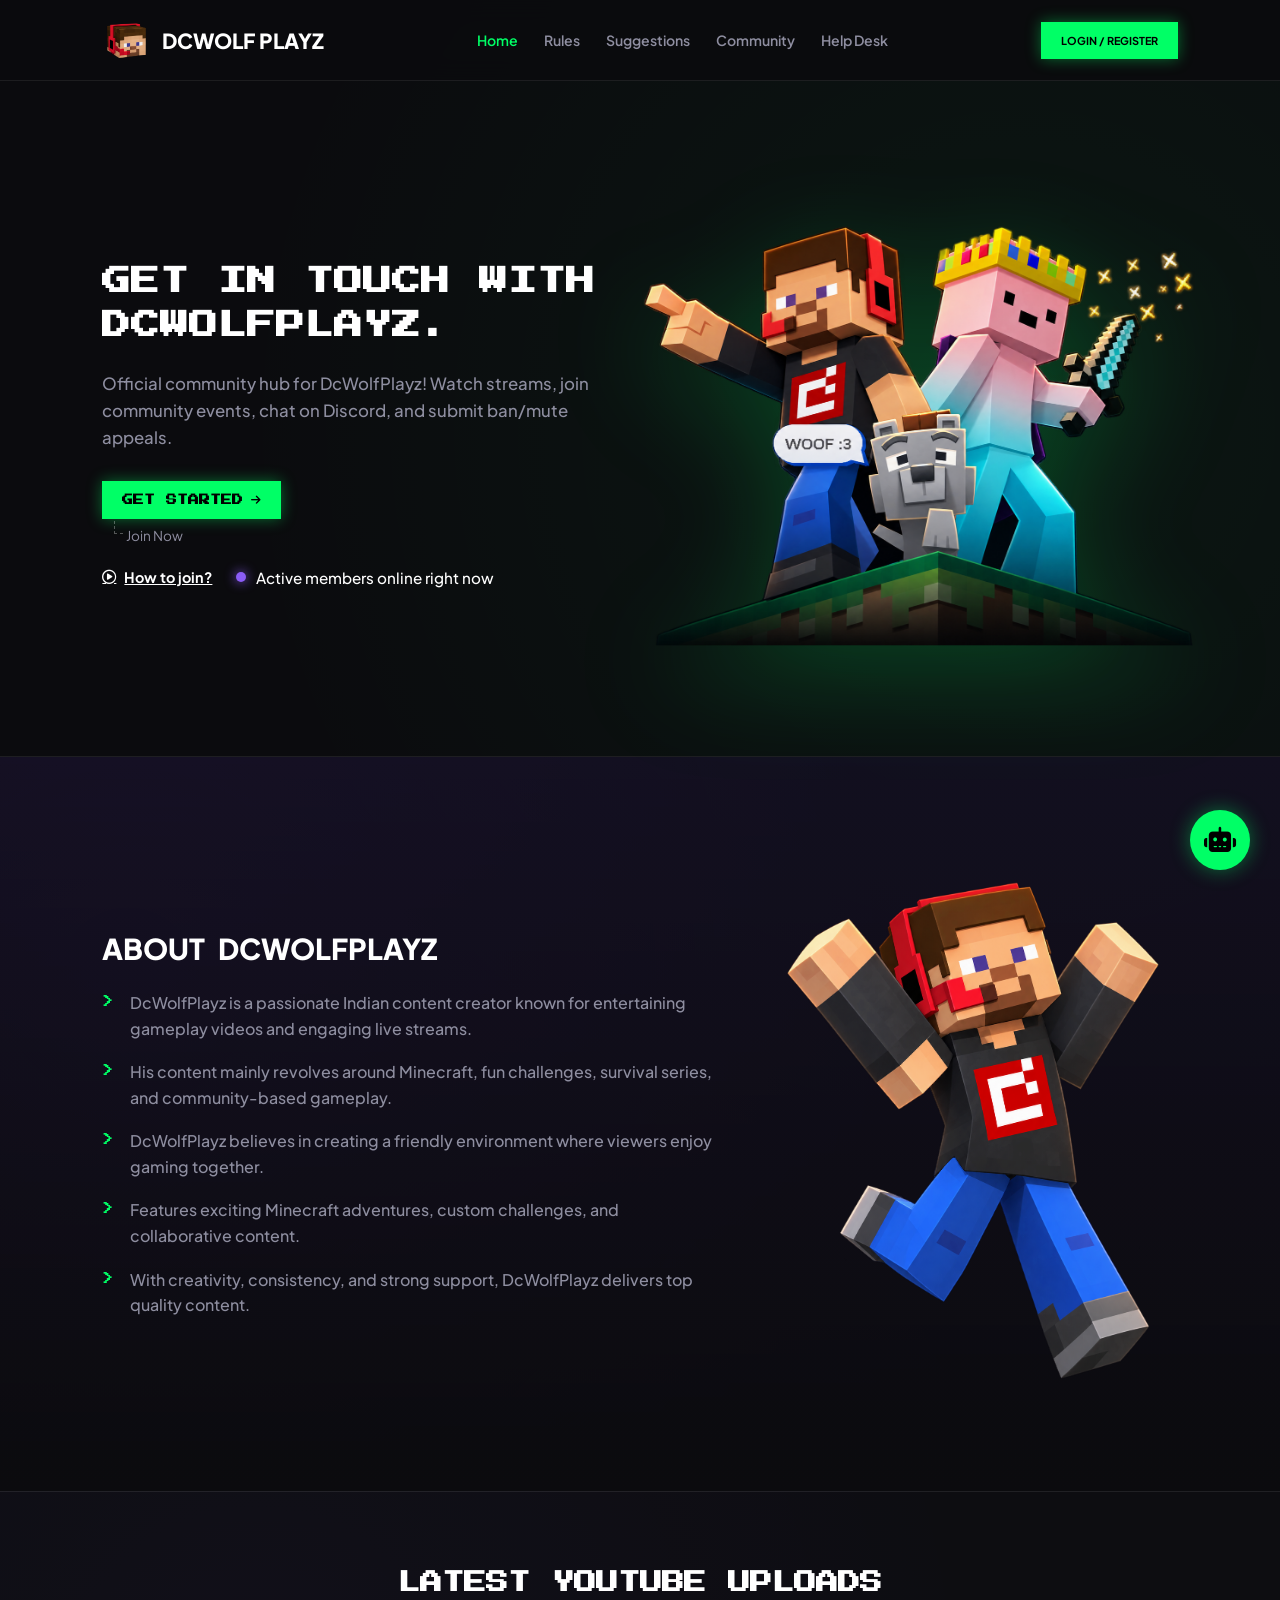
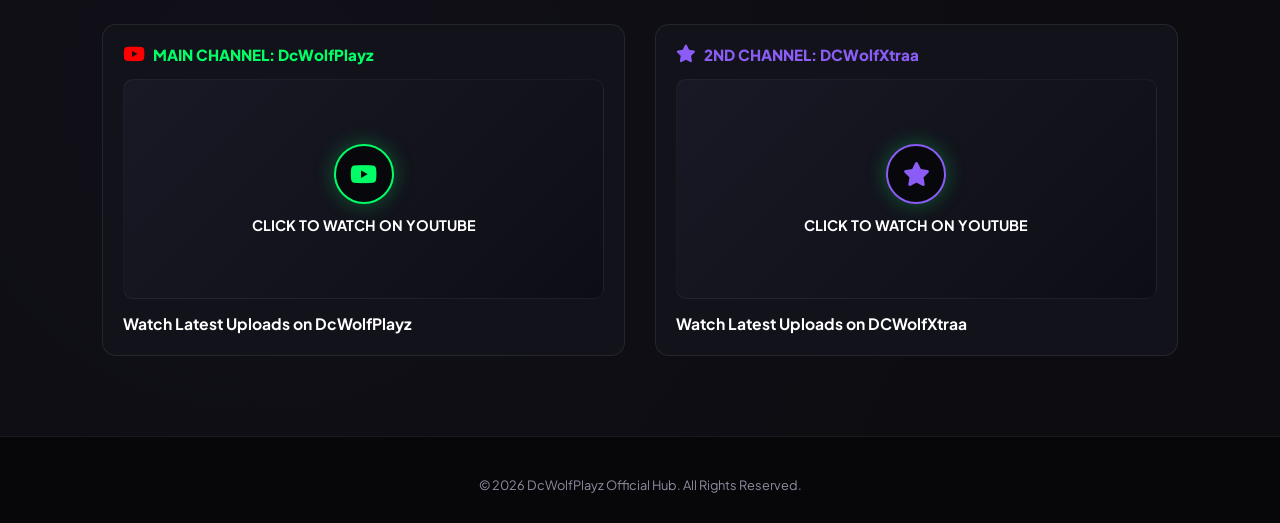
==== admin/index.html @ eeb5ad54 "Update index.html" ====
<!DOCTYPE html>
<html lang="en">
<head>
    <meta charset="UTF-8">
    <meta name="viewport" content="width=device-width, initial-scale=1.0">
    <title>DcWolfPlayz | Admin Control Center</title>
    <!-- Fonts & Icons -->
    <link href="https://fonts.googleapis.com/css2?family=Press+Start+2P&family=Plus+Jakarta+Sans:wght@400;500;600;700;800;900&display=swap" rel="stylesheet">
    <link rel="stylesheet" href="https://cdnjs.cloudflare.com/ajax/libs/font-awesome/6.4.0/css/all.min.css">
    <link rel="stylesheet" href="/css/style.css">
</head>
<body>

    <!-- NAVBAR -->
    <header>
        <a href="/" class="brand" style="font-weight: 900; font-size: 1.3rem;">
            <div class="brand-logo" style="background: transparent !important; box-shadow: none !important; border: none !important; display: flex; align-items: center; justify-content: center; width: auto; height: auto;">
                <img src="/images/head.png" alt="Logo" style="width: 48px; height: 48px; object-fit: contain;">
            </div>
            DCWOLFPLAYZ
        </a>
        <nav>
            <a href="/" class="nav-btn">Home</a>
            <a href="/rules" class="nav-btn">Rules</a>
            <a href="/suggestions" class="nav-btn">Suggestions</a>
            <a href="/community" class="nav-btn">Community</a>
            <a href="/helpdesk" class="nav-btn">Help Desk</a>
        </nav>
        
        <div class="nav-right-actions">
            <a href="/login" class="auth-nav-btn" id="loginNavBtn" style="text-decoration:none; display:inline-block; text-align:center;">LOGIN / REGISTER</a>
        </div>
    </header>

    <main>
        <div class="admin-page-container" style="padding: 40px 8%;">
            <div style="background:#0f1017; border:1px solid var(--accent-purple); border-radius:18px; overflow:hidden;">
                
                <!-- HEADER BAR -->
                <div style="background:#151722; padding:20px 25px; border-bottom:1px solid var(--border-dark); display:flex; justify-content:space-between; align-items:center; flex-wrap:wrap; gap:10px;">
                    <h2 style="font-size:1.1rem; color:var(--accent-purple); margin:0;">
                        <i class="fa-solid fa-shield-halved"></i> ULTIMATE SUPER ADMIN CONTROL CENTER
                    </h2>
                    <span style="font-size:0.85rem; color:var(--accent-green); font-weight:700;" id="adminSessionUser">Logged in as Admin</span>
                </div>
                
                <div class="admin-layout" style="min-height: 650px; display:flex;">
                    
                    <!-- SIDEBAR TABS -->
                    <div class="admin-sidebar" style="width:250px; background:#151722; border-right:1px solid var(--border-dark); padding:20px 0; overflow-y:auto; max-height:680px;">
                        <button class="admin-sidebar-btn active" id="tabBtn-sug" onclick="switchAdminTab('sug')">
                            <i class="fa-solid fa-lightbulb"></i> Suggestions
                        </button>
                        <button class="admin-sidebar-btn" id="tabBtn-maintenance" onclick="switchAdminTab('maintenance')">
                            <i class="fa-solid fa-tools" style="color: #fb923c;"></i> Maintenance Mode
                        </button>
                        <button class="admin-sidebar-btn" id="tabBtn-apps" onclick="switchAdminTab('apps')">
                            <i class="fa-solid fa-file-invoice"></i> Applications Toggles
                        </button>
                        <button class="admin-sidebar-btn" id="tabBtn-users" onclick="switchAdminTab('users')">
                            <i class="fa-solid fa-users-gear"></i> Users & IP Bans
                        </button>
                        <button class="admin-sidebar-btn" id="tabBtn-yt" onclick="switchAdminTab('yt')">
                            <i class="fa-brands fa-youtube"></i> YouTube & Index
                        </button>
                        <button class="admin-sidebar-btn" id="tabBtn-stream" onclick="switchAdminTab('stream')">
                            <i class="fa-solid fa-video"></i> Live Stream & Banner
                        </button>
                        <button class="admin-sidebar-btn" id="tabBtn-mc" onclick="switchAdminTab('mc')">
                            <i class="fa-solid fa-server"></i> Minecraft Server IP
                        </button>
                        <button class="admin-sidebar-btn" id="tabBtn-upcoming" onclick="switchAdminTab('upcoming')">
                            <i class="fa-solid fa-rocket"></i> Feature Flags
                        </button>
                        <button class="admin-sidebar-btn" id="tabBtn-security" onclick="switchAdminTab('security')">
                            <i class="fa-solid fa-shield-alt"></i> Security & Firewall
                        </button>
                        <button class="admin-sidebar-btn" id="tabBtn-backups" onclick="switchAdminTab('backups')">
                            <i class="fa-solid fa-database"></i> DB & Backups
                        </button>
                        <button class="admin-sidebar-btn" id="tabBtn-logs" onclick="switchAdminTab('logs')">
                            <i class="fa-solid fa-clock-rotate-left"></i> System Logs
                        </button>
                        <button class="admin-sidebar-btn" id="tabBtn-userlogs" onclick="switchAdminTab('userlogs')">
                            <i class="fa-solid fa-user-clock"></i> User Activity
                        </button>
                    </div>

                    <!-- MAIN CONTENT AREA -->
                    <div class="admin-main-content" style="flex:1; padding:25px; overflow-y:auto; max-height:680px;">
                        
                        <!-- 1. SUGGESTIONS TAB -->
                        <div id="adminTab-sug">
                            <h4 style="font-size:0.9rem; margin-bottom:15px; color:#fff;">SUGGESTIONS & REPLIES CONTROL</h4>
                            <div id="adminSuggestionsContainer"></div>
                        </div>

                        <!-- 2. MAINTENANCE MODE TAB (NEW) -->
                        <div id="adminTab-maintenance" style="display:none;">
                            <h4 style="font-size:0.9rem; margin-bottom:15px; color:#fff;">WEBSITE MAINTENANCE MODE CONTROLS</h4>
                            <form onsubmit="saveMaintenanceSettings(event)">
                                <div style="background:#161824; padding:16px; border-radius:10px; margin-bottom:15px; border:1px solid rgba(251, 146, 60, 0.3);">
                                    <label style="display:flex; align-items:center; gap:12px; cursor:pointer; color:#fff;">
                                        <input type="checkbox" id="maintenanceModeToggle">
                                        <strong>Enable Maintenance Mode (Lock Website for Visitors)</strong>
                                    </label>
                                </div>
                                <div class="form-group">
                                    <label>Estimated Time Remaining / Duration</label>
                                    <input type="text" id="maintDuration" placeholder="e.g. 2 Hours Remaining">
                                </div>
                                <div class="form-group">
                                    <label>Expected Completion Date & Time</label>
                                    <input type="text" id="maintEta" placeholder="e.g. 2026-09-30 20:00 IST">
                                </div>
                                <div class="form-group">
                                    <label>Maintenance Announcement / What's New Description</label>
                                    <textarea id="maintMessage" rows="3" style="width:100%; background:rgba(255,255,255,0.03); border:1px solid var(--border-dark); border-radius:8px; padding:10px; color:#fff;" placeholder="We are upgrading custom features..."></textarea>
                                </div>
                                <button type="submit" class="btn-green" style="background:#fb923c; color:#000;">SAVE MAINTENANCE SETTINGS</button>
                            </form>
                        </div>

                        <!-- 3. APPLICATIONS PORTAL TOGGLES TAB (NEW) -->
                        <div id="adminTab-apps" style="display:none;">
                            <h4 style="font-size:0.9rem; margin-bottom:15px; color:#fff;">COMMUNITY APPLICATIONS MANAGER</h4>
                            <form onsubmit="saveApplicationToggles(event)">
                                <div style="background:#161824; padding:16px; border-radius:10px; margin-bottom:12px;">
                                    <label style="display:flex; align-items:center; gap:12px; cursor:pointer; color:#fff;">
                                        <input type="checkbox" id="appStaff" checked>
                                        <strong>Staff Applications Portal</strong>
                                    </label>
                                </div>
                                <div style="background:#161824; padding:16px; border-radius:10px; margin-bottom:12px;">
                                    <label style="display:flex; align-items:center; gap:12px; cursor:pointer; color:#fff;">
                                        <input type="checkbox" id="appAppeal" checked>
                                        <strong>Ban & Mute Appeals Portal</strong>
                                    </label>
                                </div>
                                <div style="background:#161824; padding:16px; border-radius:10px; margin-bottom:12px;">
                                    <label style="display:flex; align-items:center; gap:12px; cursor:pointer; color:#fff;">
                                        <input type="checkbox" id="appMedia" checked>
                                        <strong>Media & Streamer Apply Portal</strong>
                                    </label>
                                </div>
                                <div style="background:#161824; padding:16px; border-radius:10px; margin-bottom:15px;">
                                    <label style="display:flex; align-items:center; gap:12px; cursor:pointer; color:#fff;">
                                        <input type="checkbox" id="appDiscord">
                                        <strong>Discord Partnership Requests Portal</strong>
                                    </label>
                                </div>
                                <button type="submit" class="btn-green">SAVE APPLICATION TOGGLES</button>
                            </form>
                        </div>

                        <!-- 4. USERS & IP BANS TAB (UPDATED) -->
                        <div id="adminTab-users" style="display:none;">
                            <h4 style="font-size:0.9rem; margin-bottom:15px; color:#fff;">REGISTERED USERS, ADMIN REVOKE & IP BANS</h4>
                            <table class="admin-table">
                                <thead>
                                    <tr>
                                        <th>Username / IP</th>
                                        <th>Email</th>
                                        <th>Role Status</th>
                                        <th>Actions (Revoke / Admin / IP Ban)</th>
                                    </tr>
                                </thead>
                                <tbody id="adminUsersTableBody">
                                    <!-- Dynamic rows loaded via script -->
                                </tbody>
                            </table>
                        </div>

                        <!-- 5. YOUTUBE & HOME PAGE CONTROL TAB -->
                        <div id="adminTab-yt" style="display:none;">
                            <h4 style="font-size:0.9rem; margin-bottom:15px; color:#fff;">MANAGE INDEX PAGE YOUTUBE CHANNELS</h4>
                            <form onsubmit="saveYtSettings(event)">
                                <div class="form-group">
                                    <label>Main Channel Video Title</label>
                                    <input type="text" id="mainYtTitle" placeholder="e.g. Watch Latest Uploads on DcWolfPlayz">
                                </div>
                                <div class="form-group">
                                    <label>Main Channel Link</label>
                                    <input type="text" id="mainYtUrl" placeholder="https://youtube.com/@dcwolfplayz">
                                </div>
                                <div class="form-group">
                                    <label>2nd Channel Video Title</label>
                                    <input type="text" id="xtraYtTitle" placeholder="e.g. Watch Latest Uploads on DCWolfXtraa">
                                </div>
                                <div class="form-group">
                                    <label>2nd Channel Link</label>
                                    <input type="text" id="xtraYtUrl" placeholder="https://youtube.com/@DCWolfXtraa">
                                </div>
                                <button type="submit" class="btn-green">SAVE YOUTUBE SETTINGS</button>
                            </form>
                        </div>

                        <!-- 6. LIVE STREAM & ANNOUNCEMENT BANNER TAB -->
                        <div id="adminTab-stream" style="display:none;">
                            <h4 style="font-size:0.9rem; margin-bottom:15px; color:#fff;">LIVE STREAM & ANNOUNCEMENTS CONTROL</h4>
                            <form onsubmit="saveStreamSettings(event)">
                                <div style="background:#161824; padding:16px; border-radius:10px; margin-bottom:15px;">
                                    <label style="display:flex; align-items:center; gap:12px; cursor:pointer; color:#fff;">
                                        <input type="checkbox" id="isLiveNow">
                                        <strong>Enable "LIVE NOW" Stream Badge on Navbar</strong>
                                    </label>
                                </div>
                                <div class="form-group">
                                    <label>Current Live Stream URL</label>
                                    <input type="text" id="liveStreamUrl" placeholder="https://youtube.com/watch?v=...">
                                </div>
                                <div class="form-group">
                                    <label>Next Stream Schedule (Text Display)</label>
                                    <input type="text" id="streamSchedule" placeholder="e.g. Saturday @ 7:00 PM IST - Minecraft Survival">
                                </div>
                                <div class="form-group">
                                    <label>Sitewide Announcement Banner (Optional)</label>
                                    <input type="text" id="sitewideBannerText" placeholder="e.g. Server Maintenance tonight at 11:00 PM!">
                                </div>
                                <button type="submit" class="btn-green">UPDATE LIVE STATUS & SCHEDULE</button>
                            </form>
                        </div>

                        <!-- 7. MINECRAFT SERVER MANAGER TAB -->
                        <div id="adminTab-mc" style="display:none;">
                            <h4 style="font-size:0.9rem; margin-bottom:15px; color:#fff;">MINECRAFT SERVER IP MANAGER</h4>
                            <form onsubmit="saveMcSettings(event)">
                                <div class="form-group">
                                    <label>Server IP Address</label>
                                    <input type="text" id="mcServerIp" placeholder="play.dcwolfplayz.com">
                                </div>
                                <div class="form-group">
                                    <label>Server Edition / Version Info</label>
                                    <input type="text" id="mcServerVersion" placeholder="Java & Bedrock 1.20.x">
                                </div>
                                <button type="submit" class="btn-green">SAVE SERVER INFO</button>
                            </form>
                        </div>

                        <!-- 8. UPCOMING FEATURE FLAGS TAB -->
                        <div id="adminTab-upcoming" style="display:none;">
                            <h4 style="font-size:0.9rem; margin-bottom:15px; color:#fff;">UPCOMING FEATURES TOGGLES</h4>
                            <div style="background:#161824; padding:18px; border-radius:10px; margin-bottom:12px;">
                                <label style="display:flex; align-items:center; gap:12px; cursor:pointer; color:#fff;">
                                    <input type="checkbox" id="flagTournament" onchange="toggleFeatureFlag('tournament', this.checked)">
                                    <strong>Enable Tournament Registration System</strong>
                                </label>
                            </div>
                            <div style="background:#161824; padding:18px; border-radius:10px; margin-bottom:12px;">
                                <label style="display:flex; align-items:center; gap:12px; cursor:pointer; color:#fff;">
                                    <input type="checkbox" id="flagLeaderboard" onchange="toggleFeatureFlag('leaderboard', this.checked)">
                                    <strong>Enable Community Leaderboard Page</strong>
                                </label>
                            </div>
                            <div style="background:#161824; padding:18px; border-radius:10px; margin-bottom:12px;">
                                <label style="display:flex; align-items:center; gap:12px; cursor:pointer; color:#fff;">
                                    <input type="checkbox" id="flagClips" onchange="toggleFeatureFlag('clips', this.checked)">
                                    <strong>Enable Community Clips Showcase</strong>
                                </label>
                            </div>
                        </div>

                        <!-- 9. SECURITY & FIREWALL TAB (NEW) -->
                        <div id="adminTab-security" style="display:none;">
                            <h4 style="font-size:0.9rem; margin-bottom:15px; color:#fff;">SECURITY & DDOS FIREWALL PROTECTION</h4>
                            <div style="background:#161824; padding:18px; border-radius:10px; margin-bottom:12px;">
                                <label style="display:flex; align-items:center; gap:12px; cursor:pointer; color:#fff;">
                                    <input type="checkbox" id="secDdos" checked>
                                    <strong>Anti-DDoS Shield Mode (JS Verification)</strong>
                                </label>
                            </div>
                            <div style="background:#161824; padding:18px; border-radius:10px; margin-bottom:15px;">
                                <label style="display:flex; align-items:center; gap:12px; cursor:pointer; color:#fff;">
                                    <input type="checkbox" id="secVpn" checked>
                                    <strong>Block VPN & Proxy Connections</strong>
                                </label>
                            </div>
                            <button class="btn-green" onclick="alert('Firewall settings saved!')">SAVE SECURITY RULES</button>
                        </div>

                        <!-- 10. DATABASE & BACKUPS TAB (NEW) -->
                        <div id="adminTab-backups" style="display:none;">
                            <h4 style="font-size:0.9rem; margin-bottom:15px; color:#fff;">DATABASE & CLOUD BACKUPS</h4>
                            <p style="color:var(--text-muted); font-size:0.85rem; margin-bottom:20px;">Last automated backup synced successfully today at 04:00 AM IST.</p>
                            <div style="display:flex; gap:12px; flex-wrap:wrap;">
                                <button class="btn-green" onclick="alert('Database SQL Backup Downloaded!')"><i class="fa-solid fa-download"></i> Download Full Backup (.SQL)</button>
                                <button class="btn-green" style="background:#8b5cf6; color:#fff;" onclick="alert('Restore point loaded successfully!')"><i class="fa-solid fa-history"></i> Restore Previous Point</button>
                            </div>
                        </div>

                        <!-- 11. ADMIN AUDIT LOGS TAB -->
                        <div id="adminTab-logs" style="display:none;">
                            <h4 style="font-size:0.9rem; margin-bottom:15px; color:#fff;">ADMIN ACTION AUDIT LOGS</h4>
                            <div id="adminLogsContainer"></div>
                        </div>

                        <!-- 12. USER ACTIVITY LOGS TAB -->
                        <div id="adminTab-userlogs" style="display:none;">
                            <h4 style="font-size:0.9rem; margin-bottom:15px; color:#fff;">USER CHATBOT & ACTIVITY LOGS</h4>
                            <div id="adminUserLogsContainer"></div>
                        </div>

                    </div>
                </div>
            </div>
        </div>
    </main>

    <!-- FOOTER -->
    <footer>
        <p>&copy; 2026 DcWolfPlayz Official Hub. All Rights Reserved.</p>
    </footer>

    <!-- SCRIPT INCLUSION & ADMIN PAGE LOGIC -->
    <script src="/js/skript.js"></script>
    <script>
        // Automatic Admin Authentication Guard & Form Pre-fill
        window.addEventListener('DOMContentLoaded', () => {
            if (typeof currentUser === 'undefined' || !currentUser || currentUser.role !== 'admin') {
                alert("Access Denied! Admin privileges required.");
                window.location.href = "/";
                return;
            }

            const sessionUserEl = document.getElementById('adminSessionUser');
            if (sessionUserEl) {
                sessionUserEl.innerText = `Logged in as: ${currentUser.username}`;
            }
            
            // Pre-fill existing settings
            loadSettingsToForm();

            // Render Tab data safely if functions exist
            if (typeof renderAdminSuggestions === 'function') renderAdminSuggestions();
            if (typeof renderAdminUsers === 'function') renderAdminUsers();
            if (typeof renderAdminLogs === 'function') renderAdminLogs();
            if (typeof renderAdminUserLogs === 'function') renderAdminUserLogs();
        });

        function switchAdminTab(tabName) {
            document.querySelectorAll('.admin-sidebar-btn').forEach(b => b.classList.remove('active'));
            const activeBtn = document.getElementById(`tabBtn-${tabName}`);
            if (activeBtn) activeBtn.classList.add('active');

            const tabs = ['sug', 'maintenance', 'apps', 'users', 'yt', 'stream', 'mc', 'upcoming', 'security', 'backups', 'logs', 'userlogs'];
            tabs.forEach(t => {
                const el = document.getElementById(`adminTab-${t}`);
                if (el) el.style.display = (t === tabName) ? 'block' : 'none';
            });
        }

        function loadSettingsToForm() {
            // YouTube
            const yt = JSON.parse(localStorage.getItem('dcwolf_yt_settings')) || {};
            if (yt.mainTitle && document.getElementById('mainYtTitle')) document.getElementById('mainYtTitle').value = yt.mainTitle;
            if (yt.mainUrl && document.getElementById('mainYtUrl')) document.getElementById('mainYtUrl').value = yt.mainUrl;
            if (yt.xtraTitle && document.getElementById('xtraYtTitle')) document.getElementById('xtraYtTitle').value = yt.xtraTitle;
            if (yt.xtraUrl && document.getElementById('xtraYtUrl')) document.getElementById('xtraYtUrl').value = yt.xtraUrl;

            // Stream & Banner
            const stream = JSON.parse(localStorage.getItem('dcwolf_stream_settings')) || {};
            if (document.getElementById('isLiveNow')) document.getElementById('isLiveNow').checked = !!stream.isLive;
            if (stream.liveUrl && document.getElementById('liveStreamUrl')) document.getElementById('liveStreamUrl').value = stream.liveUrl;
            if (stream.schedule && document.getElementById('streamSchedule')) document.getElementById('streamSchedule').value = stream.schedule;
            if (stream.banner && document.getElementById('sitewideBannerText')) document.getElementById('sitewideBannerText').value = stream.banner;

            // Minecraft
            const mc = JSON.parse(localStorage.getItem('dcwolf_mc_settings')) || {};
            if (mc.ip && document.getElementById('mcServerIp')) document.getElementById('mcServerIp').value = mc.ip;
            if (mc.version && document.getElementById('mcServerVersion')) document.getElementById('mcServerVersion').value = mc.version;

            // Maintenance
            const maint = JSON.parse(localStorage.getItem('dcwolf_maint_settings')) || {};
            if (document.getElementById('maintenanceModeToggle')) document.getElementById('maintenanceModeToggle').checked = !!maint.active;
            if (maint.duration && document.getElementById('maintDuration')) document.getElementById('maintDuration').value = maint.duration;
            if (maint.eta && document.getElementById('maintEta')) document.getElementById('maintEta').value = maint.eta;
            if (maint.message && document.getElementById('maintMessage')) document.getElementById('maintMessage').value = maint.message;

            // Flags
            const flags = JSON.parse(localStorage.getItem('dcwolf_feature_flags')) || {};
            if (document.getElementById('flagTournament')) document.getElementById('flagTournament').checked = !!flags.tournament;
            if (document.getElementById('flagLeaderboard')) document.getElementById('flagLeaderboard').checked = !!flags.leaderboard;
            if (document.getElementById('flagClips')) document.getElementById('flagClips').checked = !!flags.clips;
        }

        function saveMaintenanceSettings(e) {
            e.preventDefault();
            const data = {
                active: document.getElementById('maintenanceModeToggle').checked,
                duration: document.getElementById('maintDuration').value,
                eta: document.getElementById('maintEta').value,
                message: document.getElementById('maintMessage').value
            };
            localStorage.setItem('dcwolf_maint_settings', JSON.stringify(data));
            if (typeof logAdminAction === 'function') logAdminAction(`Updated Maintenance Mode (Active: ${data.active})`);
            alert("Maintenance settings saved successfully!");
        }

        function saveApplicationToggles(e) {
            e.preventDefault();
            const data = {
                staff: document.getElementById('appStaff').checked,
                appeal: document.getElementById('appAppeal').checked,
                media: document.getElementById('appMedia').checked,
                discord: document.getElementById('appDiscord').checked
            };
            localStorage.setItem('dcwolf_app_toggles', JSON.stringify(data));
            if (typeof logAdminAction === 'function') logAdminAction("Updated Community Application Portals status");
            alert("Application toggles saved successfully!");
        }

        function saveYtSettings(e) {
            e.preventDefault();
            const data = {
                mainTitle: document.getElementById('mainYtTitle').value,
                mainUrl: document.getElementById('mainYtUrl').value,
                xtraTitle: document.getElementById('xtraYtTitle').value,
                xtraUrl: document.getElementById('xtraYtUrl').value
            };
            localStorage.setItem('dcwolf_yt_settings', JSON.stringify(data));
            if (typeof logAdminAction === 'function') logAdminAction("Updated YouTube Channels on Index page");
            alert("YouTube settings saved successfully!");
        }

        function saveStreamSettings(e) {
            e.preventDefault();
            const data = {
                isLive: document.getElementById('isLiveNow').checked,
                liveUrl: document.getElementById('liveStreamUrl').value,
                schedule: document.getElementById('streamSchedule').value,
                banner: document.getElementById('sitewideBannerText').value
            };
            localStorage.setItem('dcwolf_stream_settings', JSON.stringify(data));
            if (typeof logAdminAction === 'function') logAdminAction(`Updated Live Stream settings (Live Status: ${data.isLive})`);
            alert("Live Stream and Schedule settings updated!");
        }

        function saveMcSettings(e) {
            e.preventDefault();
            const data = {
                ip: document.getElementById('mcServerIp').value,
                version: document.getElementById('mcServerVersion').value
            };
            localStorage.setItem('dcwolf_mc_settings', JSON.stringify(data));
            if (typeof logAdminAction === 'function') logAdminAction(`Updated Minecraft Server Info (IP: '${data.ip}')`);
            alert("Minecraft Server Info saved!");
        }

        function toggleFeatureFlag(flagKey, isChecked) {
            let flags = JSON.parse(localStorage.getItem('dcwolf_feature_flags')) || {};
            flags[flagKey] = isChecked;
            localStorage.setItem('dcwolf_feature_flags', JSON.stringify(flags));
            if (typeof logAdminAction === 'function') logAdminAction(`Toggled Feature '${flagKey}' to ${isChecked}`);
        }
    </script>
</body>
</html>
---- css/style.css ----
:root {
    --bg-black: #0b0b0e;
    --bg-card: #12131a;
    --bg-card-hover: #1a1c27;
    --accent-green: #00ff66;
    --accent-green-hover: #00cc52;
    --green-glow: rgba(0, 255, 102, 0.4);
    --accent-purple: #8b5cf6;
    --accent-red: #ff4d4d;
    --text-main: #ffffff;
    --text-muted: #8e8ea0;
    --border-dark: rgba(255, 255, 255, 0.08);
    --font-pixel: 'Press Start 2P', cursive, monospace;
    --font-sans: 'Plus Jakarta Sans', sans-serif;
}

* { box-sizing: border-box; margin: 0; padding: 0; font-family: var(--font-sans); scroll-behavior: smooth; }

body {
    background-color: var(--bg-black);
    color: var(--text-main);
    overflow-x: hidden;
    background-image: 
        radial-gradient(circle at 80% 20%, rgba(0, 255, 102, 0.05) 0%, transparent 40%),
        radial-gradient(circle at 20% 80%, rgba(139, 92, 246, 0.05) 0%, transparent 40%);
    display: flex; flex-direction: column; min-height: 100vh;
}

h1, h2, h3, .brand-logo, .btn-green, .char-name, .rule-num { font-family: var(--font-pixel) !important; }
.nav-btn, .nav-action-link { font-family: var(--font-sans) !important; font-weight: 600; text-decoration: none; }
.rule-detail h4, .about-text-content h2, .yt-channel-badge { font-family: var(--font-sans) !important; font-weight: 800; }

/* NAVBAR */
header {
    position: sticky; top: 0; z-index: 1000;
    background: rgba(11, 11, 14, 0.92); backdrop-filter: blur(12px);
    border-bottom: 1px solid var(--border-dark); padding: 16px 8%;
    display: flex; justify-content: space-between; align-items: center;
}

.brand { display: flex; align-items: center; gap: 12px; text-decoration: none; color: #fff; font-size: 0.95rem; }
.brand-logo { width: 36px; height: 36px; background: var(--accent-green); display: flex; align-items: center; justify-content: center; color: #000; font-size: 0.9rem; box-shadow: 0 0 15px var(--green-glow); }

nav { display: flex; align-items: center; gap: 18px; }
.nav-btn { background: none; border: none; color: var(--text-muted); font-size: 0.88rem; cursor: pointer; padding: 6px 4px; transition: 0.3s; }
.nav-btn:hover, .nav-btn.active { color: var(--accent-green); }

.nav-right-actions { display: flex; align-items: center; gap: 12px; }

.btn-green {
    background: var(--accent-green); color: #000; padding: 12px 20px; border-radius: 0px !important;
    text-decoration: none; text-transform: uppercase; font-size: 0.68rem; line-height: 1.2;
    box-shadow: 0 0 15px var(--green-glow); transition: all 0.3s ease; display: inline-flex;
    align-items: center; gap: 8px; border: none; cursor: pointer; font-weight: 700;
}
.btn-green:hover { background: var(--accent-green-hover); transform: translateY(-2px); box-shadow: 0 0 25px rgba(0, 255, 102, 0.6); }

.auth-nav-btn {
    background: var(--accent-green); color: #000; padding: 12px 20px; font-size: 0.68rem; font-weight: 700;
    cursor: pointer; border: none; box-shadow: 0 0 15px var(--green-glow); transition: 0.3s; text-transform: uppercase;
}
.auth-nav-btn:hover { background: var(--accent-green-hover); transform: translateY(-2px); }

/* MAIN LAYOUT */
main { flex: 1; }

/* HERO & SHOWCASES */
.hero { padding: 70px 8% 60px; display: grid; grid-template-columns: 1fr 1fr; align-items: center; gap: 40px; min-height: 75vh; }
.hero-content h1 { font-size: 1.8rem; line-height: 1.5; margin-bottom: 24px; color: #ffffff; text-transform: uppercase; }
.hero-content p { color: var(--text-muted); font-size: 1.05rem; max-width: 520px; margin-bottom: 30px; line-height: 1.6; font-weight: 500; }
.hero-actions-container { display: flex; flex-direction: column; gap: 16px; margin-top: 10px; }
.btn-wrapper-block { display: flex; flex-direction: column; align-items: flex-start; position: relative; }
.join-now-subtitle { color: var(--text-muted); font-size: 0.85rem; margin-top: 8px; margin-left: 12px; position: relative; padding-left: 12px; }
.join-now-subtitle::before { content: ''; position: absolute; left: 0; top: -6px; width: 8px; height: 12px; border-left: 1px dashed rgba(255, 255, 255, 0.3); border-bottom: 1px dashed rgba(255, 255, 255, 0.3); }
.secondary-actions-row { display: flex; align-items: center; gap: 24px; margin-top: 8px; flex-wrap: wrap; }
.how-to-join-link { color: #fff; font-size: 0.9rem; font-weight: 700; text-decoration: underline; cursor: pointer; display: flex; align-items: center; gap: 8px; transition: color 0.3s ease; }
.how-to-join-link:hover { color: var(--accent-green); }
.hero-stats-nobox { display: flex; align-items: center; gap: 10px; color: #ffffff; font-size: 0.95rem; font-weight: 500; }
.dot-purple-glow { width: 10px; height: 10px; background: #8b5cf6; border-radius: 50%; box-shadow: 0 0 12px #8b5cf6; animation: pulseDotPurple 2s infinite; }
@keyframes pulseDotPurple { 0% { opacity: 1; transform: scale(1); } 50% { opacity: 0.5; transform: scale(0.8); } 100% { opacity: 1; transform: scale(1); } }
.hero-banner-art img { width: 100%; max-width: 500px; filter: drop-shadow(0 20px 40px rgba(0, 255, 102, 0.2)); animation: float 4s ease-in-out infinite alternate; }
@keyframes float { 0% { transform: translateY(0px); } 100% { transform: translateY(-15px); } }

/* ABOUT SHOWCASE */
.about-showcase { padding: 90px 8%; border-top: 1px solid var(--border-dark); background: linear-gradient(180deg, rgba(20, 15, 35, 0.8) 0%, rgba(11, 11, 14, 1) 100%), radial-gradient(circle at 10% 30%, rgba(139, 92, 246, 0.15) 0%, transparent 60%); }
.about-layout { display: grid; grid-template-columns: 1.2fr 0.8fr; gap: 50px; align-items: center; }
.about-text-content h2 { font-size: 1.8rem; color: #ffffff; margin-bottom: 24px; text-transform: uppercase; word-spacing: 8px; }
.about-list { list-style: none; display: flex; flex-direction: column; gap: 18px; }
.about-list li { color: var(--text-muted); font-size: 1rem; line-height: 1.6; position: relative; padding-left: 28px; font-weight: 500; }
.about-list li::before { content: '>'; font-family: var(--font-pixel); color: var(--accent-green); font-size: 0.8rem; position: absolute; left: 0; top: 2px; }
.character-placeholder-box { width: 100%; min-height: 400px; border: 2px dashed rgba(255, 255, 255, 0.1); border-radius: 20px; display: flex; flex-direction: column; align-items: center; justify-content: center; gap: 12px; color: var(--text-muted); background: rgba(255, 255, 255, 0.01); }
.character-placeholder-box i { font-size: 3rem; color: var(--accent-green); }

/* YOUTUBE SHOWCASE */
.yt-videos-showcase { padding: 80px 8%; border-top: 1px solid var(--border-dark); background: rgba(18, 19, 26, 0.3); }
.yt-videos-showcase h2 { font-size: 1.4rem; color: #fff; margin-bottom: 30px; text-align: center; text-transform: uppercase; }
.yt-grid { display: grid; grid-template-columns: 1fr 1fr; gap: 30px; }
.yt-card { background: var(--bg-card); border: 1px solid var(--border-dark); padding: 20px; border-radius: 14px; transition: transform 0.3s ease; }
.yt-card:hover { transform: translateY(-4px); border-color: var(--accent-green); }
.yt-channel-badge { font-size: 0.95rem; color: var(--accent-green); margin-bottom: 15px; display: flex; align-items: center; gap: 8px; }
.yt-channel-badge.xtra-badge { color: var(--accent-purple); }
.yt-thumb-wrapper { position: relative; width: 100%; height: 220px; border-radius: 10px; overflow: hidden; display: flex; flex-direction: column; align-items: center; justify-content: center; text-decoration: none; background: linear-gradient(135deg, #181924 0%, #0d0e15 100%); border: 1px solid rgba(255, 255, 255, 0.05); transition: all 0.3s ease; }
.yt-thumb-wrapper:hover { border-color: var(--accent-green); background: linear-gradient(135deg, #1f2130 0%, #12131c 100%); }
.yt-play-icon { width: 60px; height: 60px; background: rgba(0, 0, 0, 0.6); border: 2px solid var(--accent-green); border-radius: 50%; display: flex; align-items: center; justify-content: center; color: var(--accent-green); font-size: 1.5rem; box-shadow: 0 0 20px rgba(0, 255, 102, 0.3); margin-bottom: 12px; transition: transform 0.3s ease; }
.yt-thumb-wrapper:hover .yt-play-icon { transform: scale(1.15); background: var(--accent-green); color: #000; }
.video-title-text { margin-top: 14px; font-size: 0.98rem; color: #fff; font-weight: 700; line-height: 1.4; display: block; text-decoration: none; }
.video-title-text:hover { color: var(--accent-green); }

/* RULES, HELPDESK, SUGGESTIONS, COMMUNITY */
.rules-container, .helpdesk-container, .suggestions-container, .community-container { padding: 70px 8%; }
.rules-layout { display: grid; grid-template-columns: 1.2fr 0.8fr; gap: 50px; margin-top: 30px; align-items: start; }
.rules-list-vertical { display: flex; flex-direction: column; }
.rule-line-item { padding: 22px 0; border-bottom: 1px solid rgba(255, 255, 255, 0.08); display: flex; gap: 20px; align-items: flex-start; }
.rule-num { color: var(--accent-green); font-size: 0.95rem; min-width: 45px; padding-top: 2px; }
.rule-detail h4 { font-size: 1.15rem; color: #ffffff; margin-bottom: 6px; }
.rule-detail p { color: var(--text-muted); font-size: 0.95rem; line-height: 1.5; font-weight: 500; }

.helpdesk-grid, .staff-grid, .socials-grid { display: grid; grid-template-columns: repeat(auto-fit, minmax(240px, 1fr)); gap: 20px; margin-top: 25px; }
.helpdesk-card, .staff-card, .social-box { background: var(--bg-card); border: 1px solid var(--border-dark); border-radius: 14px; padding: 24px; text-decoration: none; color: #fff; transition: 0.3s; }
.helpdesk-card:hover { border-color: var(--accent-green); transform: translateY(-4px); }

/* SUGGESTIONS STYLING */
.suggestion-card { background: var(--bg-card); border: 1px solid var(--border-dark); border-radius: 14px; padding: 24px; margin-bottom: 20px; }
.suggestion-card h3 { font-family: var(--font-sans) !important; font-weight: 700 !important; font-size: 1.1rem !important; }
.suggestion-badge { font-size: 0.7rem; padding: 4px 10px; border-radius: 12px; font-weight: 600; text-transform: uppercase; font-family: var(--font-sans) !important; }
.badge-approved { background: rgba(0, 255, 102, 0.15); color: var(--accent-green); }
.badge-pending { background: rgba(255, 193, 7, 0.15); color: #ffc107; }
.badge-denied { background: rgba(255, 77, 77, 0.15); color: #ff4d4d; }

.reaction-bar { display: flex; gap: 12px; align-items: center; margin-top: 15px; }
.reaction-btn { background: #181a26; border: 1px solid var(--border-dark); color: var(--text-muted); padding: 6px 14px; border-radius: 8px; font-size: 0.85rem; cursor: pointer; display: flex; align-items: center; gap: 6px; transition: 0.2s; }
.reaction-btn:hover, .reaction-btn.active { border-color: var(--accent-green); color: var(--accent-green); background: rgba(0,255,102,0.08); }
.reaction-btn.btn-down:hover, .reaction-btn.btn-down.active { border-color: var(--accent-red); color: var(--accent-red); background: rgba(255,77,77,0.08); }

.replies-wrapper { background: #0f1017; border-radius: 10px; padding: 16px; margin-top: 16px; border: 1px solid rgba(255,255,255,0.05); }
.reply-item { font-size: 0.85rem; color: #d1d1e0; padding: 8px 0; border-bottom: 1px dashed var(--border-dark); }
.reply-item:last-child { border-bottom: none; }
.reply-input-box { display: flex; gap: 10px; margin-top: 12px; }
.reply-input-box input { flex: 1; background: #161824; border: 1px solid var(--border-dark); color: #fff; padding: 10px 14px; border-radius: 8px; font-size: 0.88rem; }
.reply-input-box button { background: var(--accent-purple); color: #fff; border: none; padding: 10px 18px; border-radius: 8px; cursor: pointer; font-weight: 700; }

.staff-head-img { width: 80px; height: 80px; border-radius: 12px; margin-bottom: 15px; border: 2px solid var(--accent-green); }
.staff-role-badge { display: inline-block; font-size: 0.5rem; background: rgba(0, 255, 102, 0.15); color: var(--accent-green); padding: 6px 12px; border-radius: 20px; margin-top: 8px; }

/* CHATBOT STYLING */
.chat-widget-btn { position: fixed; bottom: 30px; right: 30px; width: 60px; height: 60px; background: var(--accent-green); border-radius: 50%; display: flex; align-items: center; justify-content: center; color: #000; font-size: 1.6rem; cursor: pointer; box-shadow: 0 0 20px var(--green-glow); z-index: 1500; transition: transform 0.3s; }
.chat-widget-btn:hover { transform: scale(1.08); }
.chat-window { position: fixed; bottom: 100px; right: 30px; width: 380px; height: 530px; background: #12131a; border: 1px solid var(--border-dark); border-radius: 16px; box-shadow: 0 10px 40px rgba(0,0,0,0.8); display: none; flex-direction: column; z-index: 1500; overflow: hidden; }
.chat-window.open { display: flex; }
.chat-header { background: #181a24; padding: 14px 16px; border-bottom: 1px solid var(--border-dark); display: flex; align-items: center; justify-content: space-between; }
.chat-header h4 { font-size: 0.9rem; color: var(--accent-green); }
.chat-messages { flex: 1; padding: 16px; overflow-y: auto; display: flex; flex-direction: column; gap: 12px; }
.chat-msg { max-width: 85%; padding: 12px 14px; border-radius: 12px; font-size: 0.88rem; line-height: 1.45; word-wrap: break-word; }
.msg-bot { background: #1e202d; color: #e2e2ec; align-self: flex-start; border-bottom-left-radius: 2px; }
.msg-bot a { color: var(--accent-green); text-decoration: underline; font-weight: 600; }
.msg-user { background: var(--accent-green); color: #000; align-self: flex-end; font-weight: 600; border-bottom-right-radius: 2px; }

.faq-chips-container {
    padding: 10px 14px;
    display: flex;
    gap: 8px;
    overflow-x: auto;
    background: #0e0f14;
    border-top: 1px solid var(--border-dark);
    scrollbar-width: none;
    -ms-overflow-style: none;
}
.faq-chips-container::-webkit-scrollbar { display: none; }
.faq-chip { background: #1a1c27; color: #fff; padding: 8px 14px; border-radius: 14px; font-size: 0.75rem; white-space: nowrap; cursor: pointer; border: 1px solid var(--border-dark); transition: all 0.2s; }
.faq-chip:hover { border-color: var(--accent-green); color: var(--accent-green); background: rgba(0, 255, 102, 0.08); }

.chat-input-box { padding: 12px; background: #181a24; border-top: 1px solid var(--border-dark); display: flex; gap: 10px; }
.chat-input-box input { flex: 1; background: #0b0b0e; border: 1px solid var(--border-dark); color: #fff; padding: 10px 12px; border-radius: 8px; font-size: 0.88rem; }
.chat-input-box button { background: var(--accent-green); color: #000; border: none; padding: 10px 16px; border-radius: 8px; cursor: pointer; font-weight: 700; }

/* MODALS LAYERED Z-INDEX ARCHITECTURE */
.modal-overlay { position: fixed; top: 0; left: 0; width: 100%; height: 100%; background: rgba(0, 0, 0, 0.88); backdrop-filter: blur(10px); z-index: 2000; display: none; align-items: center; justify-content: center; padding: 20px; }
.modal-overlay.active { display: flex; }
.modal-body { background: #12131a; border: 1px solid rgba(255, 255, 255, 0.15); border-radius: 16px; max-width: 500px; width: 100%; max-height: 85vh; overflow-y: auto; padding: 30px; position: relative; }
.modal-close-btn { position: absolute; top: 20px; right: 20px; background: none; border: none; color: var(--text-muted); font-size: 1.4rem; cursor: pointer; }

.form-group { margin-bottom: 18px; }
.form-group label { display: block; font-size: 0.85rem; color: #ccc; margin-bottom: 8px; font-weight: 600; }
.form-group input, .form-group select, .form-group textarea { width: 100%; background: #0b0b0e; border: 1px solid var(--border-dark); color: #fff; padding: 12px; border-radius: 8px; font-size: 0.9rem; }

.form-error-alert {
    background: rgba(255, 77, 77, 0.12);
    border: 1px solid rgba(255, 77, 77, 0.4);
    color: #ff6666; padding: 10px 14px;
    border-radius: 8px; font-size: 0.83rem;
    margin-bottom: 16px; display: none;
    align-items: center; gap: 8px; font-weight: 600;
}

/* ADMIN PANEL DASHBOARD MODAL */
#adminModal { z-index: 2000; }
.admin-modal-body { max-width: 950px; width: 95%; background: #0f1017; border: 1px solid var(--accent-purple); padding: 0; overflow: hidden; border-radius: 18px; }
.admin-layout { display: flex; min-height: 550px; }
.admin-sidebar { width: 220px; background: #151722; border-right: 1px solid var(--border-dark); padding: 20px 0; }
.admin-sidebar-btn { width: 100%; padding: 14px 20px; text-align: left; background: none; border: none; color: var(--text-muted); font-size: 0.88rem; font-weight: 600; cursor: pointer; display: flex; align-items: center; gap: 12px; transition: 0.3s; }
.admin-sidebar-btn:hover, .admin-sidebar-btn.active { background: rgba(139, 92, 246, 0.15); color: var(--accent-purple); border-left: 3px solid var(--accent-purple); }
.admin-main-content { flex: 1; padding: 25px; overflow-y: auto; max-height: 550px; }

.admin-table { width: 100%; border-collapse: collapse; margin-top: 15px; }
.admin-table th, .admin-table td { padding: 12px 14px; text-align: left; border-bottom: 1px solid var(--border-dark); font-size: 0.85rem; }
.admin-table th { background: #181a26; color: var(--accent-purple); font-weight: 700; }

.log-item { background: #161824; padding: 12px 16px; border-radius: 8px; margin-bottom: 10px; border-left: 3px solid var(--accent-green); font-size: 0.85rem; }
.log-time { font-size: 0.72rem; color: var(--text-muted); margin-bottom: 4px; }

#customConfirmModal, #editUserModal, #alertModal { z-index: 3000 !important; }

footer { padding: 40px 8% 30px; border-top: 1px solid var(--border-dark); background: #07070a; margin-top: auto; text-align: center; font-size: 0.8rem; color: var(--text-muted); }
.btn-discord {
    background: #5865F2;
    color: #ffffff;
    width: 100%;
    padding: 12px;
    border: none;
    font-size: 0.85rem;
    font-weight: 700;
    cursor: pointer;
    display: flex;
    align-items: center;
    justify-content: center;
    gap: 10px;
    border-radius: 8px;
    transition: background 0.3s;
}
.btn-discord:hover {
    background: #4752C4;
}
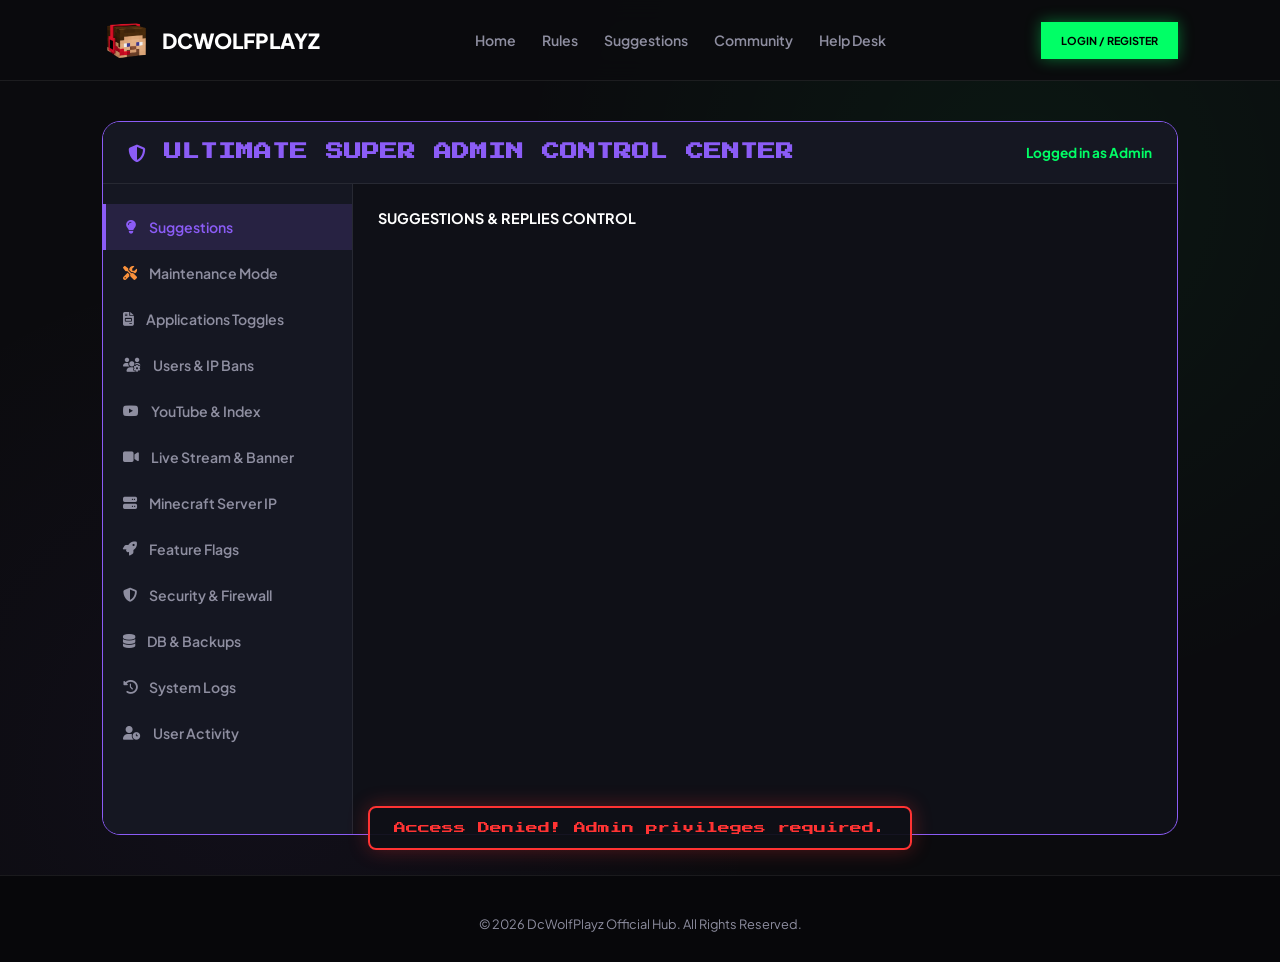
==== commit b3d0b100: "Update index.html" ====
--- a/admin/index.html
+++ b/admin/index.html
@@ -8,8 +8,38 @@
     <link href="https://fonts.googleapis.com/css2?family=Press+Start+2P&family=Plus+Jakarta+Sans:wght@400;500;600;700;800;900&display=swap" rel="stylesheet">
     <link rel="stylesheet" href="https://cdnjs.cloudflare.com/ajax/libs/font-awesome/6.4.0/css/all.min.css">
     <link rel="stylesheet" href="/css/style.css">
+    <style>
+        /* Minecraft Action Bar / Toast Notification Style */
+        #minecraftToast {
+            visibility: hidden;
+            position: fixed;
+            bottom: 30px;
+            left: 50%;
+            transform: translateX(-50%);
+            background-color: rgba(15, 16, 23, 0.95);
+            color: #00ff66;
+            border: 2px solid #00ff66;
+            font-family: 'Press Start 2P', cursive, monospace;
+            font-size: 0.75rem;
+            padding: 14px 24px;
+            border-radius: 8px;
+            z-index: 999999;
+            box-shadow: 0 0 20px rgba(0, 255, 102, 0.3);
+            text-align: center;
+            transition: opacity 0.3s ease, bottom 0.3s ease;
+            opacity: 0;
+        }
+        #minecraftToast.show {
+            visibility: visible;
+            bottom: 50px;
+            opacity: 1;
+        }
+    </style>
 </head>
 <body>
+
+    <!-- MINECRAFT TOAST NOTIFICATION ELEMENT -->
+    <div id="minecraftToast">Settings Saved Successfully!</div>
 
     <!-- NAVBAR -->
     <header>
@@ -95,7 +125,7 @@
                             <div id="adminSuggestionsContainer"></div>
                         </div>
 
-                        <!-- 2. MAINTENANCE MODE TAB (NEW) -->
+                        <!-- 2. MAINTENANCE MODE TAB -->
                         <div id="adminTab-maintenance" style="display:none;">
                             <h4 style="font-size:0.9rem; margin-bottom:15px; color:#fff;">WEBSITE MAINTENANCE MODE CONTROLS</h4>
                             <form onsubmit="saveMaintenanceSettings(event)">
@@ -106,22 +136,22 @@
                                     </label>
                                 </div>
                                 <div class="form-group">
-                                    <label>Estimated Time Remaining / Duration</label>
-                                    <input type="text" id="maintDuration" placeholder="e.g. 2 Hours Remaining">
-                                </div>
-                                <div class="form-group">
-                                    <label>Expected Completion Date & Time</label>
+                                    <label>Estimated Time Remaining / Duration (e.g. ~2 Hours)</label>
+                                    <input type="text" id="maintDuration" placeholder="e.g. ~2 Hours">
+                                </div>
+                                <div class="form-group">
+                                    <label>Expected Completion Date & Time (Shown on ETA Badge)</label>
                                     <input type="text" id="maintEta" placeholder="e.g. 2026-09-30 20:00 IST">
                                 </div>
                                 <div class="form-group">
                                     <label>Maintenance Announcement / What's New Description</label>
                                     <textarea id="maintMessage" rows="3" style="width:100%; background:rgba(255,255,255,0.03); border:1px solid var(--border-dark); border-radius:8px; padding:10px; color:#fff;" placeholder="We are upgrading custom features..."></textarea>
                                 </div>
-                                <button type="submit" class="btn-green" style="background:#fb923c; color:#000;">SAVE MAINTENANCE SETTINGS</button>
+                                <button type="submit" class="btn-green" style="background:#fb923c; color:#000;">SAVE & APPLY MAINTENANCE MODE</button>
                             </form>
                         </div>
 
-                        <!-- 3. APPLICATIONS PORTAL TOGGLES TAB (NEW) -->
+                        <!-- 3. APPLICATIONS PORTAL TOGGLES TAB -->
                         <div id="adminTab-apps" style="display:none;">
                             <h4 style="font-size:0.9rem; margin-bottom:15px; color:#fff;">COMMUNITY APPLICATIONS MANAGER</h4>
                             <form onsubmit="saveApplicationToggles(event)">
@@ -153,7 +183,7 @@
                             </form>
                         </div>
 
-                        <!-- 4. USERS & IP BANS TAB (UPDATED) -->
+                        <!-- 4. USERS & IP BANS TAB -->
                         <div id="adminTab-users" style="display:none;">
                             <h4 style="font-size:0.9rem; margin-bottom:15px; color:#fff;">REGISTERED USERS, ADMIN REVOKE & IP BANS</h4>
                             <table class="admin-table">
@@ -165,9 +195,7 @@
                                         <th>Actions (Revoke / Admin / IP Ban)</th>
                                     </tr>
                                 </thead>
-                                <tbody id="adminUsersTableBody">
-                                    <!-- Dynamic rows loaded via script -->
-                                </tbody>
+                                <tbody id="adminUsersTableBody"></tbody>
                             </table>
                         </div>
 
@@ -260,7 +288,7 @@
                             </div>
                         </div>
 
-                        <!-- 9. SECURITY & FIREWALL TAB (NEW) -->
+                        <!-- 9. SECURITY & FIREWALL TAB -->
                         <div id="adminTab-security" style="display:none;">
                             <h4 style="font-size:0.9rem; margin-bottom:15px; color:#fff;">SECURITY & DDOS FIREWALL PROTECTION</h4>
                             <div style="background:#161824; padding:18px; border-radius:10px; margin-bottom:12px;">
@@ -275,16 +303,16 @@
                                     <strong>Block VPN & Proxy Connections</strong>
                                 </label>
                             </div>
-                            <button class="btn-green" onclick="alert('Firewall settings saved!')">SAVE SECURITY RULES</button>
-                        </div>
-
-                        <!-- 10. DATABASE & BACKUPS TAB (NEW) -->
+                            <button class="btn-green" onclick="showMCNotification('Firewall settings saved!')">SAVE SECURITY RULES</button>
+                        </div>
+
+                        <!-- 10. DATABASE & BACKUPS TAB -->
                         <div id="adminTab-backups" style="display:none;">
                             <h4 style="font-size:0.9rem; margin-bottom:15px; color:#fff;">DATABASE & CLOUD BACKUPS</h4>
                             <p style="color:var(--text-muted); font-size:0.85rem; margin-bottom:20px;">Last automated backup synced successfully today at 04:00 AM IST.</p>
                             <div style="display:flex; gap:12px; flex-wrap:wrap;">
-                                <button class="btn-green" onclick="alert('Database SQL Backup Downloaded!')"><i class="fa-solid fa-download"></i> Download Full Backup (.SQL)</button>
-                                <button class="btn-green" style="background:#8b5cf6; color:#fff;" onclick="alert('Restore point loaded successfully!')"><i class="fa-solid fa-history"></i> Restore Previous Point</button>
+                                <button class="btn-green" onclick="showMCNotification('Database SQL Backup Downloaded!')"><i class="fa-solid fa-download"></i> Download Full Backup (.SQL)</button>
+                                <button class="btn-green" style="background:#8b5cf6; color:#fff;" onclick="showMCNotification('Restore point loaded successfully!')"><i class="fa-solid fa-history"></i> Restore Previous Point</button>
                             </div>
                         </div>
 
@@ -314,11 +342,38 @@
     <!-- SCRIPT INCLUSION & ADMIN PAGE LOGIC -->
     <script src="/js/skript.js"></script>
     <script>
-        // Automatic Admin Authentication Guard & Form Pre-fill
+        // Minecraft Action Bar Style Toast Function
+        function showMCNotification(message, isError = false) {
+            let toast = document.getElementById('minecraftToast');
+            if (!toast) {
+                toast = document.createElement('div');
+                toast.id = 'minecraftToast';
+                document.body.appendChild(toast);
+            }
+
+            toast.innerText = message;
+            if (isError) {
+                toast.style.color = '#ff3333';
+                toast.style.borderColor = '#ff3333';
+                toast.style.boxShadow = '0 0 20px rgba(255, 51, 51, 0.3)';
+            } else {
+                toast.style.color = '#00ff66';
+                toast.style.borderColor = '#00ff66';
+                toast.style.boxShadow = '0 0 20px rgba(0, 255, 102, 0.3)';
+            }
+
+            toast.className = "show";
+            
+            // 3 seconds baad automatic hide ho jayega
+            setTimeout(() => {
+                toast.className = toast.className.replace("show", "");
+            }, 3000);
+        }
+
         window.addEventListener('DOMContentLoaded', () => {
             if (typeof currentUser === 'undefined' || !currentUser || currentUser.role !== 'admin') {
-                alert("Access Denied! Admin privileges required.");
-                window.location.href = "/";
+                showMCNotification("Access Denied! Admin privileges required.", true);
+                setTimeout(() => { window.location.href = "/"; }, 1500);
                 return;
             }
 
@@ -327,10 +382,8 @@
                 sessionUserEl.innerText = `Logged in as: ${currentUser.username}`;
             }
             
-            // Pre-fill existing settings
             loadSettingsToForm();
 
-            // Render Tab data safely if functions exist
             if (typeof renderAdminSuggestions === 'function') renderAdminSuggestions();
             if (typeof renderAdminUsers === 'function') renderAdminUsers();
             if (typeof renderAdminLogs === 'function') renderAdminLogs();
@@ -350,33 +403,28 @@
         }
 
         function loadSettingsToForm() {
-            // YouTube
             const yt = JSON.parse(localStorage.getItem('dcwolf_yt_settings')) || {};
             if (yt.mainTitle && document.getElementById('mainYtTitle')) document.getElementById('mainYtTitle').value = yt.mainTitle;
             if (yt.mainUrl && document.getElementById('mainYtUrl')) document.getElementById('mainYtUrl').value = yt.mainUrl;
             if (yt.xtraTitle && document.getElementById('xtraYtTitle')) document.getElementById('xtraYtTitle').value = yt.xtraTitle;
             if (yt.xtraUrl && document.getElementById('xtraYtUrl')) document.getElementById('xtraYtUrl').value = yt.xtraUrl;
 
-            // Stream & Banner
             const stream = JSON.parse(localStorage.getItem('dcwolf_stream_settings')) || {};
             if (document.getElementById('isLiveNow')) document.getElementById('isLiveNow').checked = !!stream.isLive;
             if (stream.liveUrl && document.getElementById('liveStreamUrl')) document.getElementById('liveStreamUrl').value = stream.liveUrl;
             if (stream.schedule && document.getElementById('streamSchedule')) document.getElementById('streamSchedule').value = stream.schedule;
             if (stream.banner && document.getElementById('sitewideBannerText')) document.getElementById('sitewideBannerText').value = stream.banner;
 
-            // Minecraft
             const mc = JSON.parse(localStorage.getItem('dcwolf_mc_settings')) || {};
             if (mc.ip && document.getElementById('mcServerIp')) document.getElementById('mcServerIp').value = mc.ip;
             if (mc.version && document.getElementById('mcServerVersion')) document.getElementById('mcServerVersion').value = mc.version;
 
-            // Maintenance
             const maint = JSON.parse(localStorage.getItem('dcwolf_maint_settings')) || {};
             if (document.getElementById('maintenanceModeToggle')) document.getElementById('maintenanceModeToggle').checked = !!maint.active;
             if (maint.duration && document.getElementById('maintDuration')) document.getElementById('maintDuration').value = maint.duration;
             if (maint.eta && document.getElementById('maintEta')) document.getElementById('maintEta').value = maint.eta;
             if (maint.message && document.getElementById('maintMessage')) document.getElementById('maintMessage').value = maint.message;
 
-            // Flags
             const flags = JSON.parse(localStorage.getItem('dcwolf_feature_flags')) || {};
             if (document.getElementById('flagTournament')) document.getElementById('flagTournament').checked = !!flags.tournament;
             if (document.getElementById('flagLeaderboard')) document.getElementById('flagLeaderboard').checked = !!flags.leaderboard;
@@ -387,13 +435,13 @@
             e.preventDefault();
             const data = {
                 active: document.getElementById('maintenanceModeToggle').checked,
-                duration: document.getElementById('maintDuration').value,
-                eta: document.getElementById('maintEta').value,
-                message: document.getElementById('maintMessage').value
+                duration: document.getElementById('maintDuration').value || "~2 Hours",
+                eta: document.getElementById('maintEta').value || "Soon",
+                message: document.getElementById('maintMessage').value || "Website is under scheduled upgrades."
             };
             localStorage.setItem('dcwolf_maint_settings', JSON.stringify(data));
             if (typeof logAdminAction === 'function') logAdminAction(`Updated Maintenance Mode (Active: ${data.active})`);
-            alert("Maintenance settings saved successfully!");
+            showMCNotification("Maintenance settings saved successfully!");
         }
 
         function saveApplicationToggles(e) {
@@ -406,7 +454,7 @@
             };
             localStorage.setItem('dcwolf_app_toggles', JSON.stringify(data));
             if (typeof logAdminAction === 'function') logAdminAction("Updated Community Application Portals status");
-            alert("Application toggles saved successfully!");
+            showMCNotification("Application toggles saved successfully!");
         }
 
         function saveYtSettings(e) {
@@ -419,7 +467,7 @@
             };
             localStorage.setItem('dcwolf_yt_settings', JSON.stringify(data));
             if (typeof logAdminAction === 'function') logAdminAction("Updated YouTube Channels on Index page");
-            alert("YouTube settings saved successfully!");
+            showMCNotification("YouTube settings saved successfully!");
         }
 
         function saveStreamSettings(e) {
@@ -432,7 +480,7 @@
             };
             localStorage.setItem('dcwolf_stream_settings', JSON.stringify(data));
             if (typeof logAdminAction === 'function') logAdminAction(`Updated Live Stream settings (Live Status: ${data.isLive})`);
-            alert("Live Stream and Schedule settings updated!");
+            showMCNotification("Live Stream settings updated!");
         }
 
         function saveMcSettings(e) {
@@ -443,7 +491,7 @@
             };
             localStorage.setItem('dcwolf_mc_settings', JSON.stringify(data));
             if (typeof logAdminAction === 'function') logAdminAction(`Updated Minecraft Server Info (IP: '${data.ip}')`);
-            alert("Minecraft Server Info saved!");
+            showMCNotification("Minecraft Server Info saved!");
         }
 
         function toggleFeatureFlag(flagKey, isChecked) {
@@ -451,6 +499,7 @@
             flags[flagKey] = isChecked;
             localStorage.setItem('dcwolf_feature_flags', JSON.stringify(flags));
             if (typeof logAdminAction === 'function') logAdminAction(`Toggled Feature '${flagKey}' to ${isChecked}`);
+            showMCNotification(`Feature '${flagKey}' updated!`);
         }
     </script>
 </body>
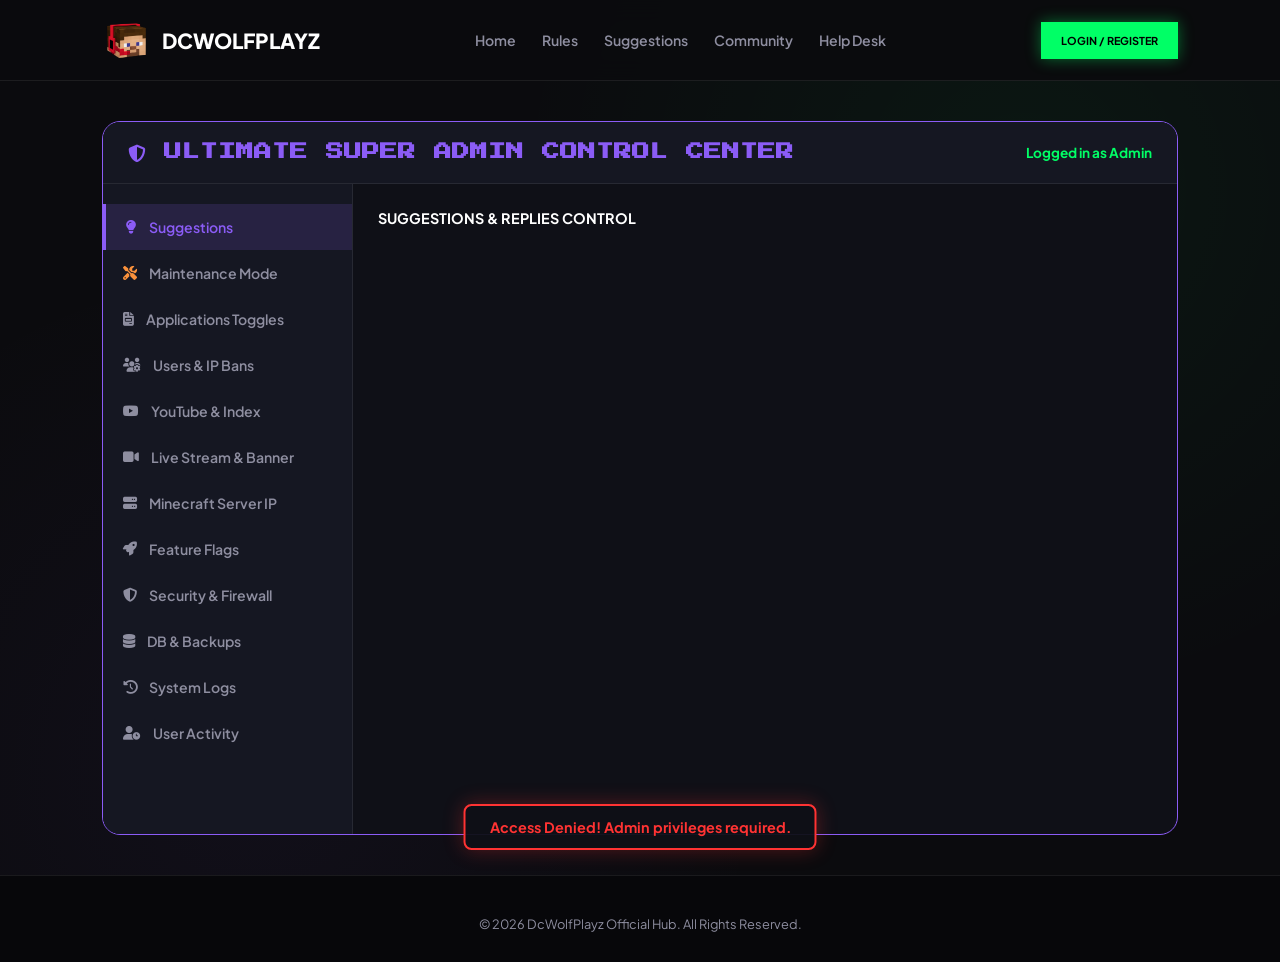
==== commit 2ff7792f: "Update index.html" ====
--- a/admin/index.html
+++ b/admin/index.html
@@ -8,8 +8,8 @@
     <link href="https://fonts.googleapis.com/css2?family=Press+Start+2P&family=Plus+Jakarta+Sans:wght@400;500;600;700;800;900&display=swap" rel="stylesheet">
     <link rel="stylesheet" href="https://cdnjs.cloudflare.com/ajax/libs/font-awesome/6.4.0/css/all.min.css">
     <link rel="stylesheet" href="/css/style.css">
-    <style>
-        /* Minecraft Action Bar / Toast Notification Style */
+<style>
+        /* Minecraft Action Bar Toast Notification Style (Normal Font) */
         #minecraftToast {
             visibility: hidden;
             position: fixed;
@@ -19,9 +19,10 @@
             background-color: rgba(15, 16, 23, 0.95);
             color: #00ff66;
             border: 2px solid #00ff66;
-            font-family: 'Press Start 2P', cursive, monospace;
-            font-size: 0.75rem;
-            padding: 14px 24px;
+            font-family: 'Plus Jakarta Sans', sans-serif !important;
+            font-size: 0.9rem;
+            font-weight: 700;
+            padding: 12px 24px;
             border-radius: 8px;
             z-index: 999999;
             box-shadow: 0 0 20px rgba(0, 255, 102, 0.3);
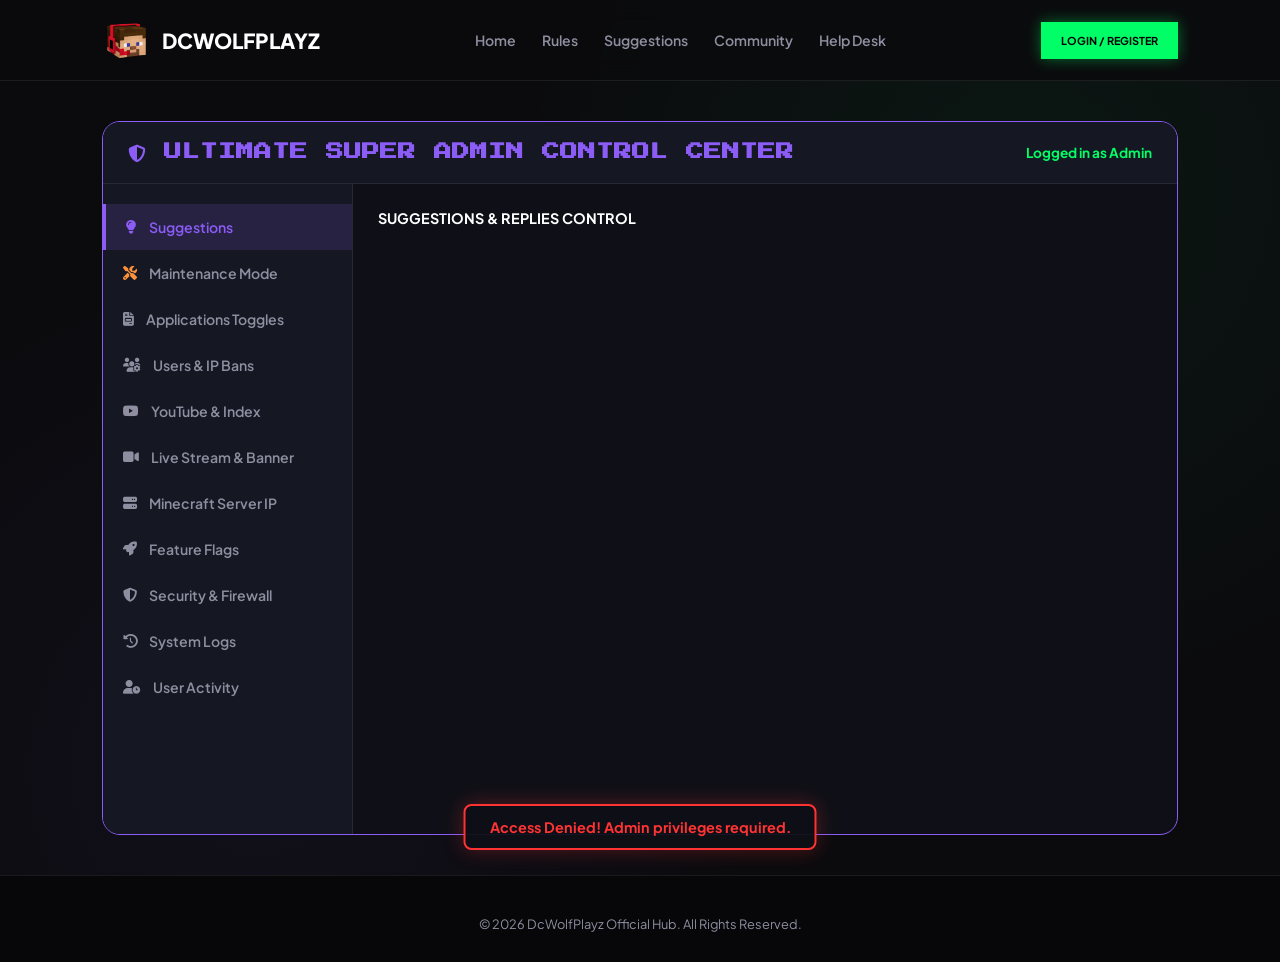
==== commit 3e4cee5d: "Update index.html" ====
--- a/admin/index.html
+++ b/admin/index.html
@@ -8,7 +8,7 @@
     <link href="https://fonts.googleapis.com/css2?family=Press+Start+2P&family=Plus+Jakarta+Sans:wght@400;500;600;700;800;900&display=swap" rel="stylesheet">
     <link rel="stylesheet" href="https://cdnjs.cloudflare.com/ajax/libs/font-awesome/6.4.0/css/all.min.css">
     <link rel="stylesheet" href="/css/style.css">
-<style>
+    <style>
         /* Minecraft Action Bar Toast Notification Style (Normal Font) */
         #minecraftToast {
             visibility: hidden;
@@ -77,7 +77,7 @@
                 
                 <div class="admin-layout" style="min-height: 650px; display:flex;">
                     
-                    <!-- SIDEBAR TABS -->
+                    <!-- SIDEBAR TABS (DB & Backups removed) -->
                     <div class="admin-sidebar" style="width:250px; background:#151722; border-right:1px solid var(--border-dark); padding:20px 0; overflow-y:auto; max-height:680px;">
                         <button class="admin-sidebar-btn active" id="tabBtn-sug" onclick="switchAdminTab('sug')">
                             <i class="fa-solid fa-lightbulb"></i> Suggestions
@@ -105,9 +105,6 @@
                         </button>
                         <button class="admin-sidebar-btn" id="tabBtn-security" onclick="switchAdminTab('security')">
                             <i class="fa-solid fa-shield-alt"></i> Security & Firewall
-                        </button>
-                        <button class="admin-sidebar-btn" id="tabBtn-backups" onclick="switchAdminTab('backups')">
-                            <i class="fa-solid fa-database"></i> DB & Backups
                         </button>
                         <button class="admin-sidebar-btn" id="tabBtn-logs" onclick="switchAdminTab('logs')">
                             <i class="fa-solid fa-clock-rotate-left"></i> System Logs
@@ -304,26 +301,16 @@
                                     <strong>Block VPN & Proxy Connections</strong>
                                 </label>
                             </div>
-                            <button class="btn-green" onclick="showMCNotification('Firewall settings saved!')">SAVE SECURITY RULES</button>
-                        </div>
-
-                        <!-- 10. DATABASE & BACKUPS TAB -->
-                        <div id="adminTab-backups" style="display:none;">
-                            <h4 style="font-size:0.9rem; margin-bottom:15px; color:#fff;">DATABASE & CLOUD BACKUPS</h4>
-                            <p style="color:var(--text-muted); font-size:0.85rem; margin-bottom:20px;">Last automated backup synced successfully today at 04:00 AM IST.</p>
-                            <div style="display:flex; gap:12px; flex-wrap:wrap;">
-                                <button class="btn-green" onclick="showMCNotification('Database SQL Backup Downloaded!')"><i class="fa-solid fa-download"></i> Download Full Backup (.SQL)</button>
-                                <button class="btn-green" style="background:#8b5cf6; color:#fff;" onclick="showMCNotification('Restore point loaded successfully!')"><i class="fa-solid fa-history"></i> Restore Previous Point</button>
-                            </div>
-                        </div>
-
-                        <!-- 11. ADMIN AUDIT LOGS TAB -->
+                            <button class="btn-green" onclick="alert('Firewall settings saved!')">SAVE SECURITY RULES</button>
+                        </div>
+
+                        <!-- 10. ADMIN AUDIT LOGS TAB -->
                         <div id="adminTab-logs" style="display:none;">
                             <h4 style="font-size:0.9rem; margin-bottom:15px; color:#fff;">ADMIN ACTION AUDIT LOGS</h4>
                             <div id="adminLogsContainer"></div>
                         </div>
 
-                        <!-- 12. USER ACTIVITY LOGS TAB -->
+                        <!-- 11. USER ACTIVITY LOGS TAB -->
                         <div id="adminTab-userlogs" style="display:none;">
                             <h4 style="font-size:0.9rem; margin-bottom:15px; color:#fff;">USER CHATBOT & ACTIVITY LOGS</h4>
                             <div id="adminUserLogsContainer"></div>
@@ -343,7 +330,7 @@
     <!-- SCRIPT INCLUSION & ADMIN PAGE LOGIC -->
     <script src="/js/skript.js"></script>
     <script>
-        // Minecraft Action Bar Style Toast Function
+        // Minecraft Action Bar Style Toast Function (Normal Font)
         function showMCNotification(message, isError = false) {
             let toast = document.getElementById('minecraftToast');
             if (!toast) {
@@ -371,9 +358,15 @@
             }, 3000);
         }
 
+        // GLOBAL OVERRIDE: Any external script calling alert() will trigger our bottom notification
+        window.alert = function(msg) {
+            let isErr = msg.toLowerCase().includes('denied') || msg.toLowerCase().includes('error') || msg.toLowerCase().includes('invalid');
+            showMCNotification(msg, isErr);
+        };
+
         window.addEventListener('DOMContentLoaded', () => {
             if (typeof currentUser === 'undefined' || !currentUser || currentUser.role !== 'admin') {
-                showMCNotification("Access Denied! Admin privileges required.", true);
+                alert("Access Denied! Admin privileges required.");
                 setTimeout(() => { window.location.href = "/"; }, 1500);
                 return;
             }
@@ -396,7 +389,7 @@
             const activeBtn = document.getElementById(`tabBtn-${tabName}`);
             if (activeBtn) activeBtn.classList.add('active');
 
-            const tabs = ['sug', 'maintenance', 'apps', 'users', 'yt', 'stream', 'mc', 'upcoming', 'security', 'backups', 'logs', 'userlogs'];
+            const tabs = ['sug', 'maintenance', 'apps', 'users', 'yt', 'stream', 'mc', 'upcoming', 'security', 'logs', 'userlogs'];
             tabs.forEach(t => {
                 const el = document.getElementById(`adminTab-${t}`);
                 if (el) el.style.display = (t === tabName) ? 'block' : 'none';
@@ -442,7 +435,7 @@
             };
             localStorage.setItem('dcwolf_maint_settings', JSON.stringify(data));
             if (typeof logAdminAction === 'function') logAdminAction(`Updated Maintenance Mode (Active: ${data.active})`);
-            showMCNotification("Maintenance settings saved successfully!");
+            alert("Maintenance settings saved successfully!");
         }
 
         function saveApplicationToggles(e) {
@@ -455,7 +448,7 @@
             };
             localStorage.setItem('dcwolf_app_toggles', JSON.stringify(data));
             if (typeof logAdminAction === 'function') logAdminAction("Updated Community Application Portals status");
-            showMCNotification("Application toggles saved successfully!");
+            alert("Application toggles saved successfully!");
         }
 
         function saveYtSettings(e) {
@@ -468,7 +461,7 @@
             };
             localStorage.setItem('dcwolf_yt_settings', JSON.stringify(data));
             if (typeof logAdminAction === 'function') logAdminAction("Updated YouTube Channels on Index page");
-            showMCNotification("YouTube settings saved successfully!");
+            alert("YouTube settings saved successfully!");
         }
 
         function saveStreamSettings(e) {
@@ -481,7 +474,7 @@
             };
             localStorage.setItem('dcwolf_stream_settings', JSON.stringify(data));
             if (typeof logAdminAction === 'function') logAdminAction(`Updated Live Stream settings (Live Status: ${data.isLive})`);
-            showMCNotification("Live Stream settings updated!");
+            alert("Live Stream settings updated!");
         }
 
         function saveMcSettings(e) {
@@ -492,7 +485,7 @@
             };
             localStorage.setItem('dcwolf_mc_settings', JSON.stringify(data));
             if (typeof logAdminAction === 'function') logAdminAction(`Updated Minecraft Server Info (IP: '${data.ip}')`);
-            showMCNotification("Minecraft Server Info saved!");
+            alert("Minecraft Server Info saved!");
         }
 
         function toggleFeatureFlag(flagKey, isChecked) {
@@ -500,7 +493,7 @@
             flags[flagKey] = isChecked;
             localStorage.setItem('dcwolf_feature_flags', JSON.stringify(flags));
             if (typeof logAdminAction === 'function') logAdminAction(`Toggled Feature '${flagKey}' to ${isChecked}`);
-            showMCNotification(`Feature '${flagKey}' updated!`);
+            alert(`Feature '${flagKey}' updated!`);
         }
     </script>
 </body>
